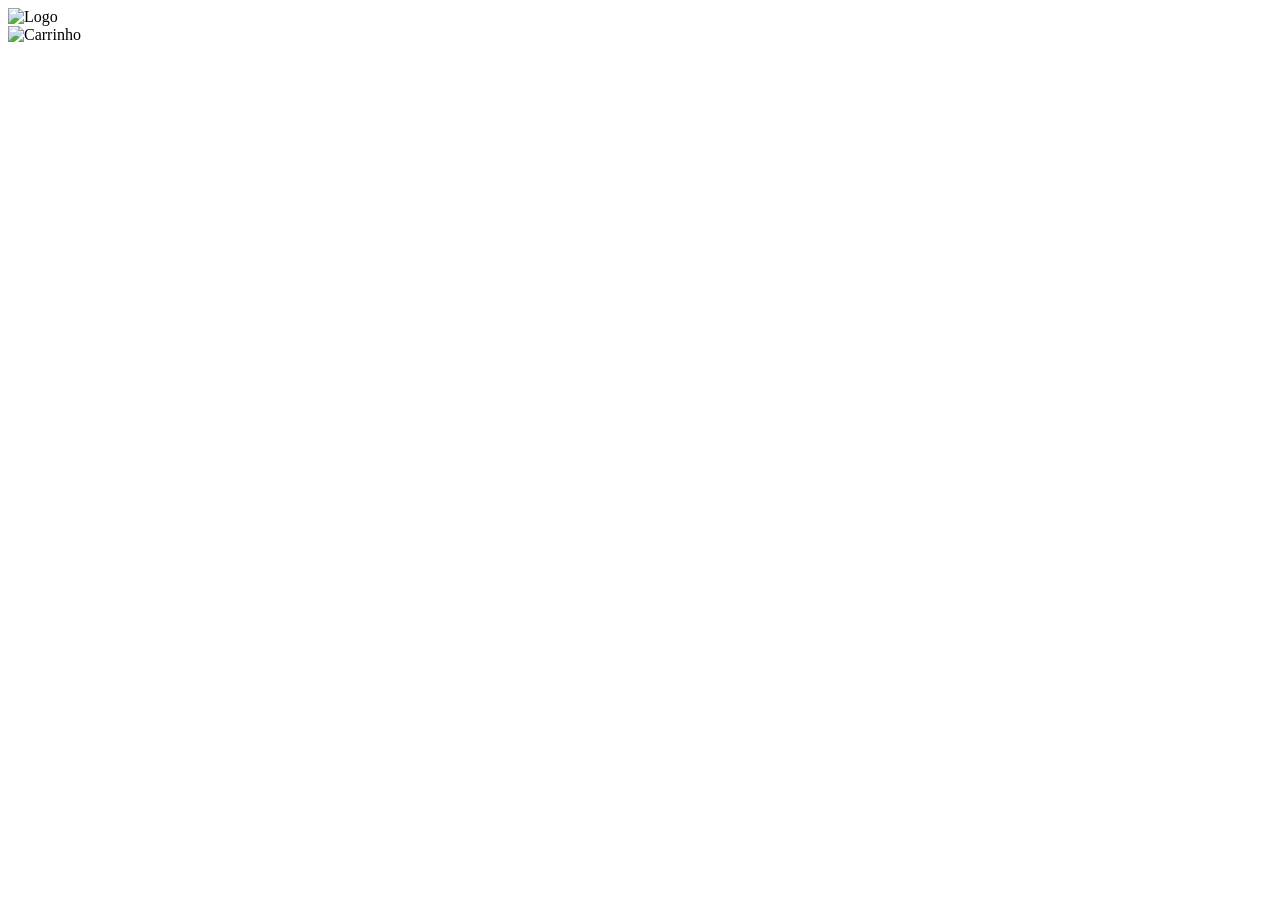
==== cardapio-html/index.html @ 79c1ab64 "Atualiza index com novas imagens" ====
<!DOCTYPE html>
<html lang="pt-BR">

<head>
    <meta charset="UTF-8">
    <meta name="viewport" content="width=device-width, initial-scale=1.0">
    <title>Cardápio digital</title>
</head>

<body>
    <header>
        <div><img src="img/logo.png" alt="Logo"></div>
        <div><img src="img/carrinho.png" alt="Carrinho"></div>
    </header>

</body>

</html>
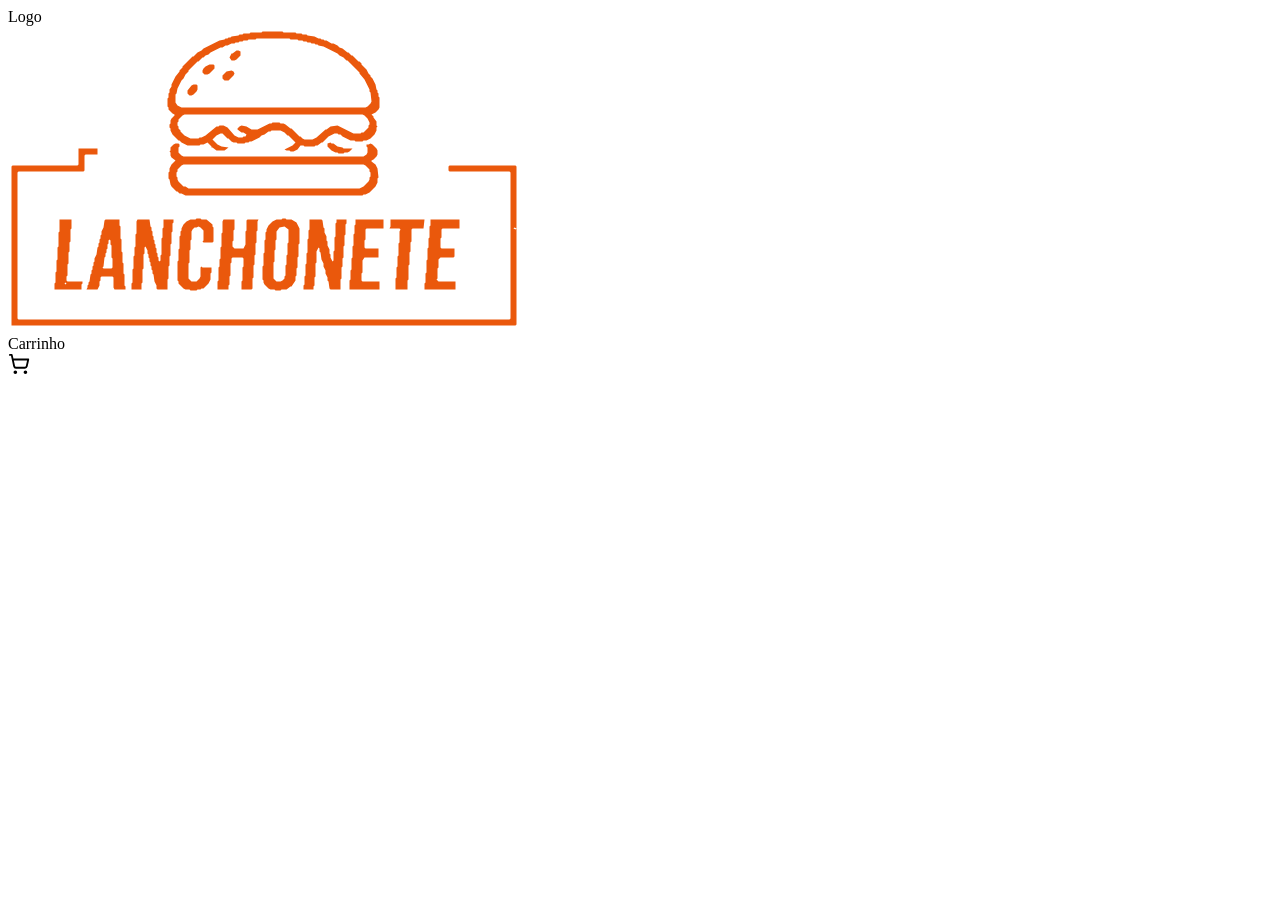
==== commit ef0e14bc: "Corrige caminho das imagens no html" ====
--- a/cardapio-html/index.html
+++ b/cardapio-html/index.html
@@ -9,8 +9,10 @@
 
 <body>
     <header>
-        <div><img src="img/logo.png" alt="Logo"></div>
-        <div><img src="img/carrinho.png" alt="Carrinho"></div>
+        <div>Logo</div>
+        <img src="./assets/img/logo_lanchonete.svg" alt="Logo">
+        <div>Carrinho</div>
+        <img src="./assets/img/cart.svg" alt="carrinho">
     </header>
 
 </body>
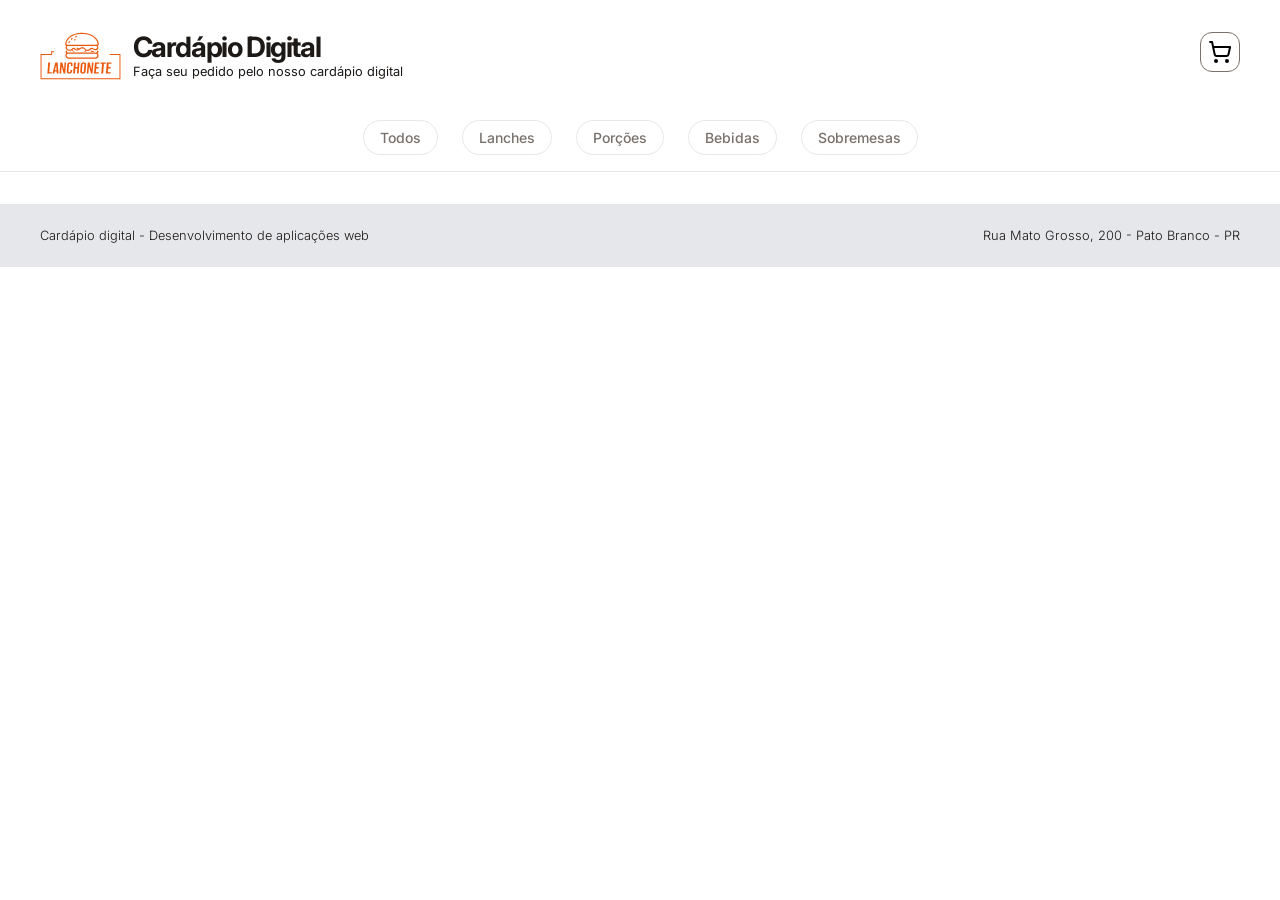
==== commit 92d589d5: "feat: atualizando html e css do cardapio" ====
--- a/cardapio-html/index.html
+++ b/cardapio-html/index.html
@@ -4,16 +4,54 @@
 <head>
     <meta charset="UTF-8">
     <meta name="viewport" content="width=device-width, initial-scale=1.0">
-    <title>Cardápio digital</title>
+    <title>Cardápio Digital</title>
+
+    <link rel="preconnect" href="https://fonts.googleapis.com">
+    <link rel="preconnect" href="https://fonts.gstatic.com" crossorigin>
+    <link
+        href="https://fonts.googleapis.com/css2?family=Inter:ital,opsz,wght@0,14..32,100..900;1,14..32,100..900&display=swap"
+        rel="stylesheet">
+
+    <!-- Caminho corrigido para o CSS não parar de funcionar -->
+    <link rel="stylesheet" href="./assets/Css/estilo.css">
 </head>
 
 <body>
     <header>
-        <div>Logo</div>
-        <img src="./assets/img/logo_lanchonete.svg" alt="Logo">
-        <div>Carrinho</div>
-        <img src="./assets/img/cart.svg" alt="carrinho">
+        <div class="container">
+            <div class="brand">
+                <img src="./assets/img/logo_lanchonete.svg" alt="Logo">
+                <div>
+                    <h1>Cardápio Digital</h1>
+                    <p> Faça seu pedido pelo nosso cardápio digital</p>
+                </div>
+            </div>
+            <div class="cart-button">
+                <img src="./assets/img/cart.svg" alt="Carrinho" />
+            </div>
+        </div>
     </header>
+
+    <nav>
+        <ul>
+            <li><a href="#">Todos</a></li>
+            <li><a href="#">Lanches</a></li>
+            <li><a href="#">Porções</a></li>
+            <li><a href="#">Bebidas</a></li>
+            <li><a href="#">Sobremesas</a></li>
+        </ul>
+    </nav>
+
+    <main>
+        <!-- Colocar o conteúdo principal do cardápio aqui -->
+    </main>
+
+    <footer>
+        <div class="container">
+            <p>Cardápio digital - Desenvolvimento de aplicações web</p>
+            <p>Rua Mato Grosso, 200 - Pato Branco - PR</p>
+        </div>
+    </footer>
 
 </body>
 
--- a/cardapio-html/assets/Css/estilo.css
+++ b/cardapio-html/assets/Css/estilo.css
@@ -0,0 +1,128 @@
+:root {
+    --text: #1c1917;
+    --text-muted: #78716c;
+}
+
+/* Reset CSS */
+* {
+    margin: 0;
+    padding: 0;
+    box-sizing: border-box;
+}
+
+body {
+    font-family: 'Inter', sans-serif;
+    min-height: 100vh;
+    color: var(--text);
+    background-color: var(--bg);
+}
+
+.container {
+    max-width: min(100%, 1200px);
+    margin-inline: auto;
+}
+
+/**********
+ *cabecalho
+ **********/
+header {
+    background-color: #ffffff;
+    padding-top: 2rem;
+    /* Espaçamento maior no começo da página */
+}
+
+.container {
+    display: flex;
+    justify-content: space-between;
+}
+
+header .brand {
+    display: flex;
+    align-items: center;
+    gap: .75rem;
+    margin-bottom: 1rem;
+    /* Adicionado para separar o brand do botão de carrinho */
+}
+
+header .brand img {
+    height: 3rem;
+}
+
+header .brand h1 {
+    font-size: 1.75rem;
+    font-weight: 700;
+    line-height: 1.05;
+    letter-spacing: -0.05em;
+    /* Ajustado de -0.5em para -0.05em para as letras não ficarem sobrepostas */
+}
+
+header .brand p {
+    margin-top: 2px;
+    font-size: 0.8em;
+    color: var(--color-muted);
+    /* Ajustado de background-color para color para mudar a cor da fonte e não o fundo */
+}
+
+header .cart-button {
+    display: flex;
+    border: 1px solid #78716c;
+    width: 2.5rem;
+    height: 2.5rem;
+    align-items: center;
+    justify-content: center;
+    border-radius: 0.75rem;
+}
+
+header .cart-button img {
+    width: 1.5rem;
+    height: 1.5rem;
+}
+
+/**********
+*NAVEGACAO
+**********/
+nav {
+    margin-top: 1.5rem;
+    padding-bottom: 1rem;
+    border-bottom: 1px solid #e5e7eb;
+}
+
+nav ul {
+    list-style: none;
+    display: flex;
+    gap: 1.5rem;
+    justify-content: center;
+    overflow-x: auto;
+}
+
+nav ul a {
+    border: 1px solid #e5e7eb;
+    border-radius: 999px;
+    padding: 0.5rem 1rem;
+    text-decoration: none;
+    color: var(--text-muted);
+    font-size: 0.875rem;
+    font-weight: 500;
+    display: inline-block;
+}
+
+/**********
+*FOOTER
+**********/
+footer {
+    background-color: #e5e7eb;
+    /* Cor cinza mais forte para o footer */
+    color: var(--text);
+    /* Cor do texto normal para ficar legível */
+    font-size: 0.8rem;
+    font-weight: 300;
+    margin-top: 2rem;
+    padding-top: 1.5rem;
+    padding-block: 1.5rem;
+}
+
+footer .container {
+    display: flex;
+    align-items: center;
+    justify-content: space-between;
+}
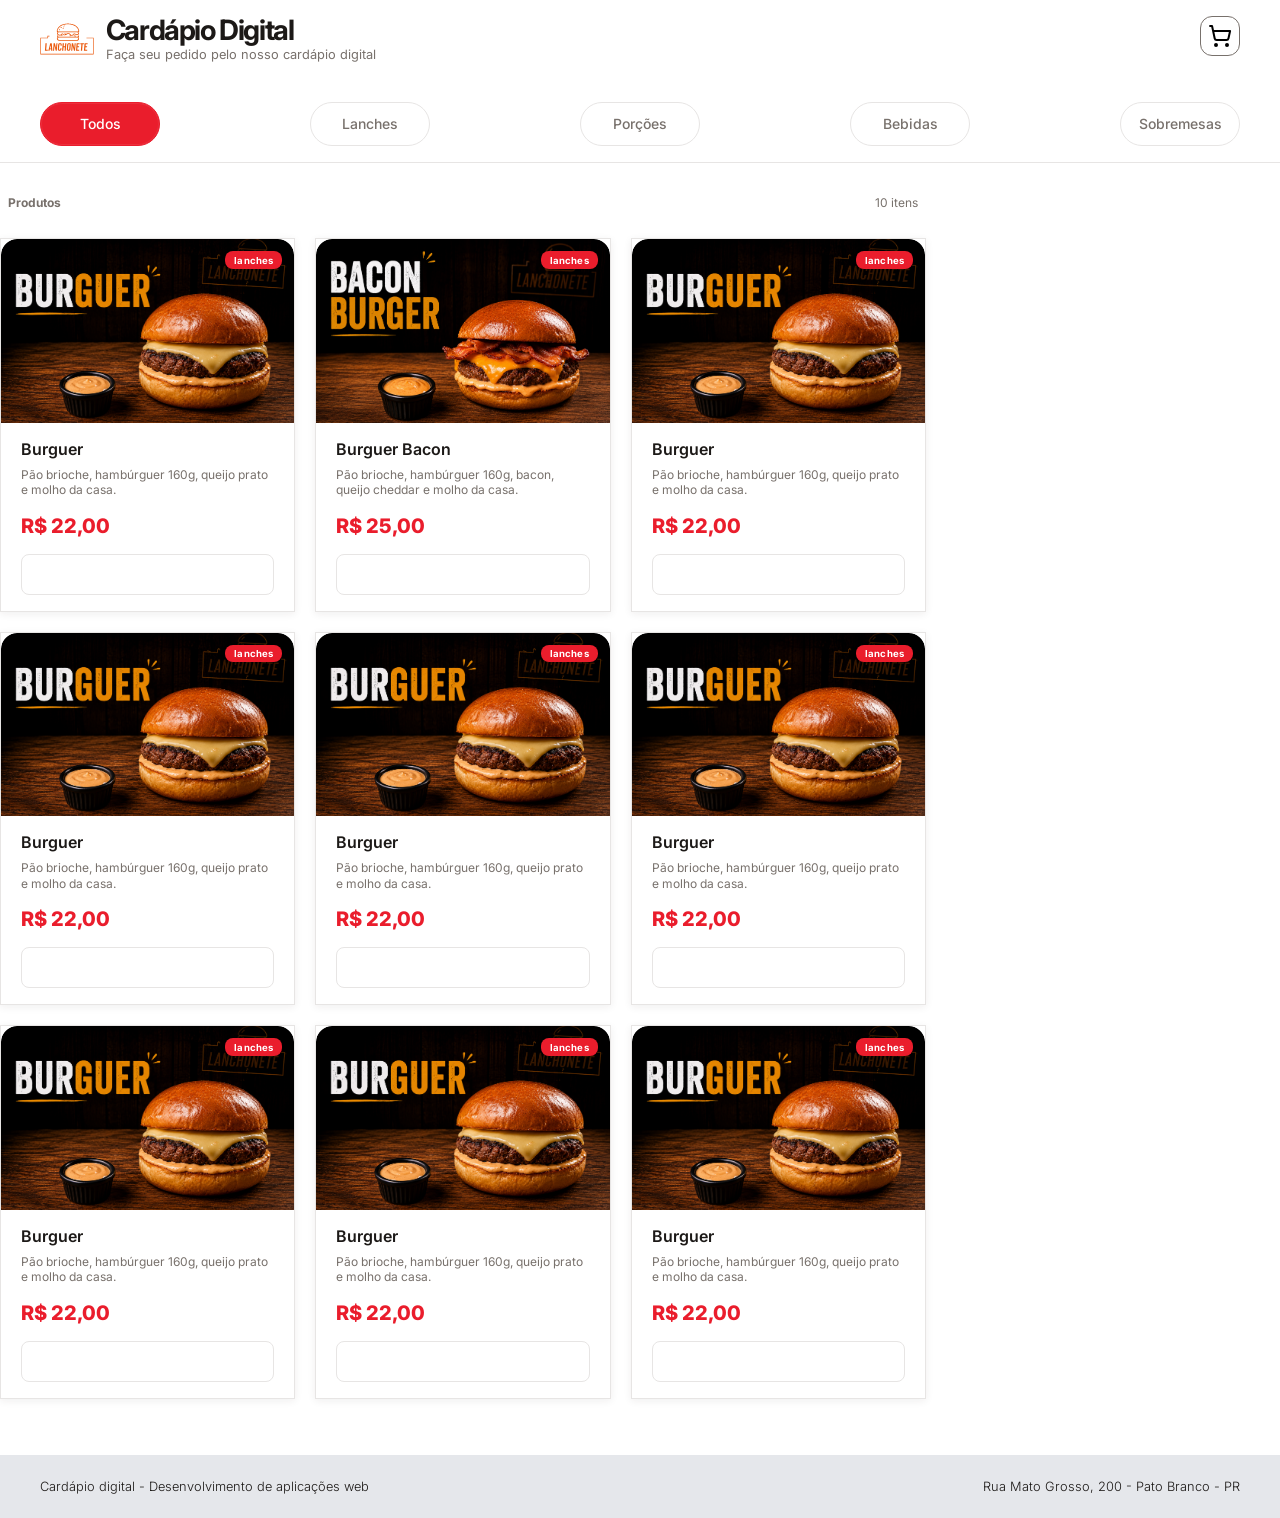
==== commit 904c4a86: "aula dia 28" ====
--- a/cardapio-html/index.html
+++ b/cardapio-html/index.html
@@ -33,8 +33,8 @@
     </header>
 
     <nav>
-        <ul>
-            <li><a href="#">Todos</a></li>
+        <ul class="container nav-menu">
+            <li><a class="active" href="#">Todos</a></li>
             <li><a href="#">Lanches</a></li>
             <li><a href="#">Porções</a></li>
             <li><a href="#">Bebidas</a></li>
@@ -43,7 +43,115 @@
     </nav>
 
     <main>
-        <!-- Colocar o conteúdo principal do cardápio aqui -->
+        <section>
+            <header>
+                <h2>Produtos</h2>
+                <p>10 itens</p>
+            </header>
+            <article>
+                <figure>
+                    <img src="./assets/img/burguer.png" alt="Burguer" />
+                    <figcaption>Lanches</figcaption>
+                </figure>
+                <h3>Burguer</h3>
+                <p>Pão brioche, hambúrguer 160g, queijo prato e molho da casa.</p>
+                <p>R$ 22,00</p>
+                <button type="button">Adicionar</button>
+            </article>
+
+            <article>
+                <figure>
+                    <img src="./assets/img/burguer-bacon.png" alt="Burguer" />
+                    <figcaption>Lanches</figcaption>
+                </figure>
+                <h3>Burguer Bacon</h3>
+                <p>Pão brioche, hambúrguer 160g, bacon, queijo cheddar e molho da casa.</p>
+                <p>R$ 25,00</p>
+                <button type="button">Adicionar</button>
+            </article>
+
+            <article>
+                <figure>
+                    <img src="./assets/img/burguer.png" alt="Burguer" />
+                    <figcaption>Lanches</figcaption>
+                </figure>
+                <h3>Burguer</h3>
+                <p>Pão brioche, hambúrguer 160g, queijo prato e molho da casa.</p>
+                <p>R$ 22,00</p>
+                <button type="button">Adicionar</button>
+            </article>
+
+            <article>
+                <figure>
+                    <img src="./assets/img/burguer.png" alt="Burguer" />
+                    <figcaption>Lanches</figcaption>
+                </figure>
+                <h3>Burguer</h3>
+                <p>Pão brioche, hambúrguer 160g, queijo prato e molho da casa.</p>
+                <p>R$ 22,00</p>
+                <button type="button">Adicionar</button>
+            </article>
+
+            <article>
+                <figure>
+                    <img src="./assets/img/burguer.png" alt="Burguer" />
+                    <figcaption>Lanches</figcaption>
+                </figure>
+                <h3>Burguer</h3>
+                <p>Pão brioche, hambúrguer 160g, queijo prato e molho da casa.</p>
+                <p>R$ 22,00</p>
+                <button type="button">Adicionar</button>
+            </article>
+
+            <article>
+                <figure>
+                    <img src="./assets/img/burguer.png" alt="Burguer" />
+                    <figcaption>Lanches</figcaption>
+                </figure>
+                <h3>Burguer</h3>
+                <p>Pão brioche, hambúrguer 160g, queijo prato e molho da casa.</p>
+                <p>R$ 22,00</p>
+                <button type="button">Adicionar</button>
+            </article>
+
+            <article>
+                <figure>
+                    <img src="./assets/img/burguer.png" alt="Burguer" />
+                    <figcaption>Lanches</figcaption>
+                </figure>
+                <h3>Burguer</h3>
+                <p>Pão brioche, hambúrguer 160g, queijo prato e molho da casa.</p>
+                <p>R$ 22,00</p>
+                <button type="button">Adicionar</button>
+            </article>
+
+            <article>
+                <figure>
+                    <img src="./assets/img/burguer.png" alt="Burguer" />
+                    <figcaption>Lanches</figcaption>
+                </figure>
+                <h3>Burguer</h3>
+                <p>Pão brioche, hambúrguer 160g, queijo prato e molho da casa.</p>
+                <p>R$ 22,00</p>
+                <button type="button">Adicionar</button>
+            </article>
+
+            <article>
+                <figure>
+                    <img src="./assets/img/burguer.png" alt="Burguer" />
+                    <figcaption>Lanches</figcaption>
+                </figure>
+                <h3>Burguer</h3>
+                <p>Pão brioche, hambúrguer 160g, queijo prato e molho da casa.</p>
+                <p>R$ 22,00</p>
+                <button type="button">Adicionar</button>
+            </article>
+
+
+        </section>
+        <aside>
+
+        </aside>
     </main>
 
     <footer>
--- a/cardapio-html/assets/Css/estilo.css
+++ b/cardapio-html/assets/Css/estilo.css
@@ -1,6 +1,11 @@
 :root {
     --text: #1c1917;
     --text-muted: #78716c;
+    
+    --primary: #ea1d2c;
+
+    --border: #e7e5e4;
+    /* Cor vermelha/laranja da logo */
 }
 
 /* Reset CSS */
@@ -25,9 +30,9 @@
 /**********
  *cabecalho
  **********/
-header {
+body>header {
     background-color: #ffffff;
-    padding-top: 2rem;
+    padding-top: 1rem;
     /* Espaçamento maior no começo da página */
 }
 
@@ -45,7 +50,7 @@
 }
 
 header .brand img {
-    height: 3rem;
+    height: 2rem;
 }
 
 header .brand h1 {
@@ -59,7 +64,7 @@
 header .brand p {
     margin-top: 2px;
     font-size: 0.8em;
-    color: var(--color-muted);
+    color: var(--text-muted);
     /* Ajustado de background-color para color para mudar a cor da fonte e não o fundo */
 }
 
@@ -84,7 +89,7 @@
 nav {
     margin-top: 1.5rem;
     padding-bottom: 1rem;
-    border-bottom: 1px solid #e5e7eb;
+    border-bottom: 1px solid var(--border);
 }
 
 nav ul {
@@ -92,18 +97,170 @@
     display: flex;
     gap: 1.5rem;
     justify-content: center;
+    align-items: center;
     overflow-x: auto;
+    flex-wrap: nowrap;
+}
+
+nav ul li {
+    list-style: none;
+    display: flex;
+    flex: 0 0 auto;
 }
 
 nav ul a {
-    border: 1px solid #e5e7eb;
+    display: inline-flex;
+    align-items: center;
+    justify-content: center;
+    min-width: 7.5rem;
+    min-height: 2.75rem;
+    border: 1px solid var(--border);
     border-radius: 999px;
     padding: 0.5rem 1rem;
     text-decoration: none;
     color: var(--text-muted);
     font-size: 0.875rem;
     font-weight: 500;
-    display: inline-block;
+    transition: all 0.2s ease;
+    background-color: transparent;
+    line-height: 1;
+    white-space: nowrap;
+}
+
+nav ul a:hover,
+nav ul a.active {
+    background-color: var(--primary);
+    color: #ffffff;
+    border-color: var(--primary);
+    box-shadow: inset 0 0 0 1px rgba(255, 255, 255, 0.08);
+}
+
+/**********
+* MAIN
+**********/
+main {
+    display: grid;
+    grid-template-columns: minmax(0, 1fr)330px;
+    gap: 1.5rem;
+    padding-block: 1.5rem;
+}
+main>section {
+    display: grid;
+    gap: 1.25rem;
+    grid-template-columns: repeat(3, minmax(0, 1fr));
+    align-items: start;
+
+}
+main > section header {
+    display: grid;
+    grid-column: 1/-1;
+    grid-template-columns: 1fr auto;
+    align-items: center;
+    padding-block: 0.5rem;
+    padding-left: 0.5rem;
+    padding-right: 0.5rem;
+}
+
+main > section header h2 {
+    font-size: 0.75rem;
+    color: var(--text-muted);
+    justify-self: start;
+}
+
+main > section header p {
+    font-size: 0.75rem;
+    color: var(--text-muted);
+    justify-self: end;
+}
+main > section article {
+    display: grid;
+    grid-template-rows: 1fr auto;
+    overflow: hidden;
+    border: 1px solid var(--border);
+    background-color: #ffffff;
+    box-shadow: 0 2px 8px rgba(36, 33, 31, 0.07);
+}
+
+main > section article figure {
+    position: relative;
+    grid-column: 1 / -1;
+    aspect-ratio: 16 / 10;
+    overflow: hidden;
+    border-radius: 1rem 1rem 0 0;
+}
+
+main > section article figure img {
+    object-fit: cover;
+    width: 100%;
+    height: 100%;
+    display: block;
+    border-radius: 1rem 1rem 0 0;
+}
+
+main > section article figure figcaption {
+    position: absolute;
+    top: 0.75rem;
+    right: 0.75rem;
+    background-color: var(--primary);
+    color: #ffffff;
+    font-size: 0.6rem;
+    font-weight: 700;
+    text-transform: lowercase;
+    letter-spacing: 0.02em;
+    padding: 0.2rem 0.55rem;
+    border-radius: 0.5rem;
+    z-index: 1;
+}
+main > section article h3,
+main > section article p,
+main > section article button {
+    grid-column: 1 / -1;
+    padding-inline: 1.25rem;
+}
+
+main > section article h3 {
+    margin-top: 1rem;
+    font-size: 1rem;
+    font-weight: 600;
+    line-height: 1.25;
+}
+
+main > section article p:first-of-type {
+    color: var(--text-muted);
+    padding-top: 0.5rem;
+    font-size: 0.75rem;
+    line-height: 1.3;
+}
+
+main > section article p:last-of-type {
+    color: var(--primary);
+    padding-block: 1rem;
+    font-size: 1.25rem;
+    font-weight: 800;
+}
+
+main > section article button {
+    margin: 0 1.25rem 1rem;
+    width: calc(100% - 2.5rem);
+    border: 1px solid var(--border);
+    background: #fff;
+    border-radius: 0.5rem;
+    padding-block: 0.75rem;
+    font-size: 0.8rem;
+    font-weight: 600;
+    cursor: pointer;
+}
+section article button {
+    background-color: var(--primary);
+    color: #ffffff;
+    border: 0;
+    padding: .5rem 1rem;
+    border-radius: 10px;
+    font-weight: 700;
+    cursor: pointer;
+    grid-column: 2;
+    align-self: center;
+    margin-right: 1rem;
 }
 
 /**********
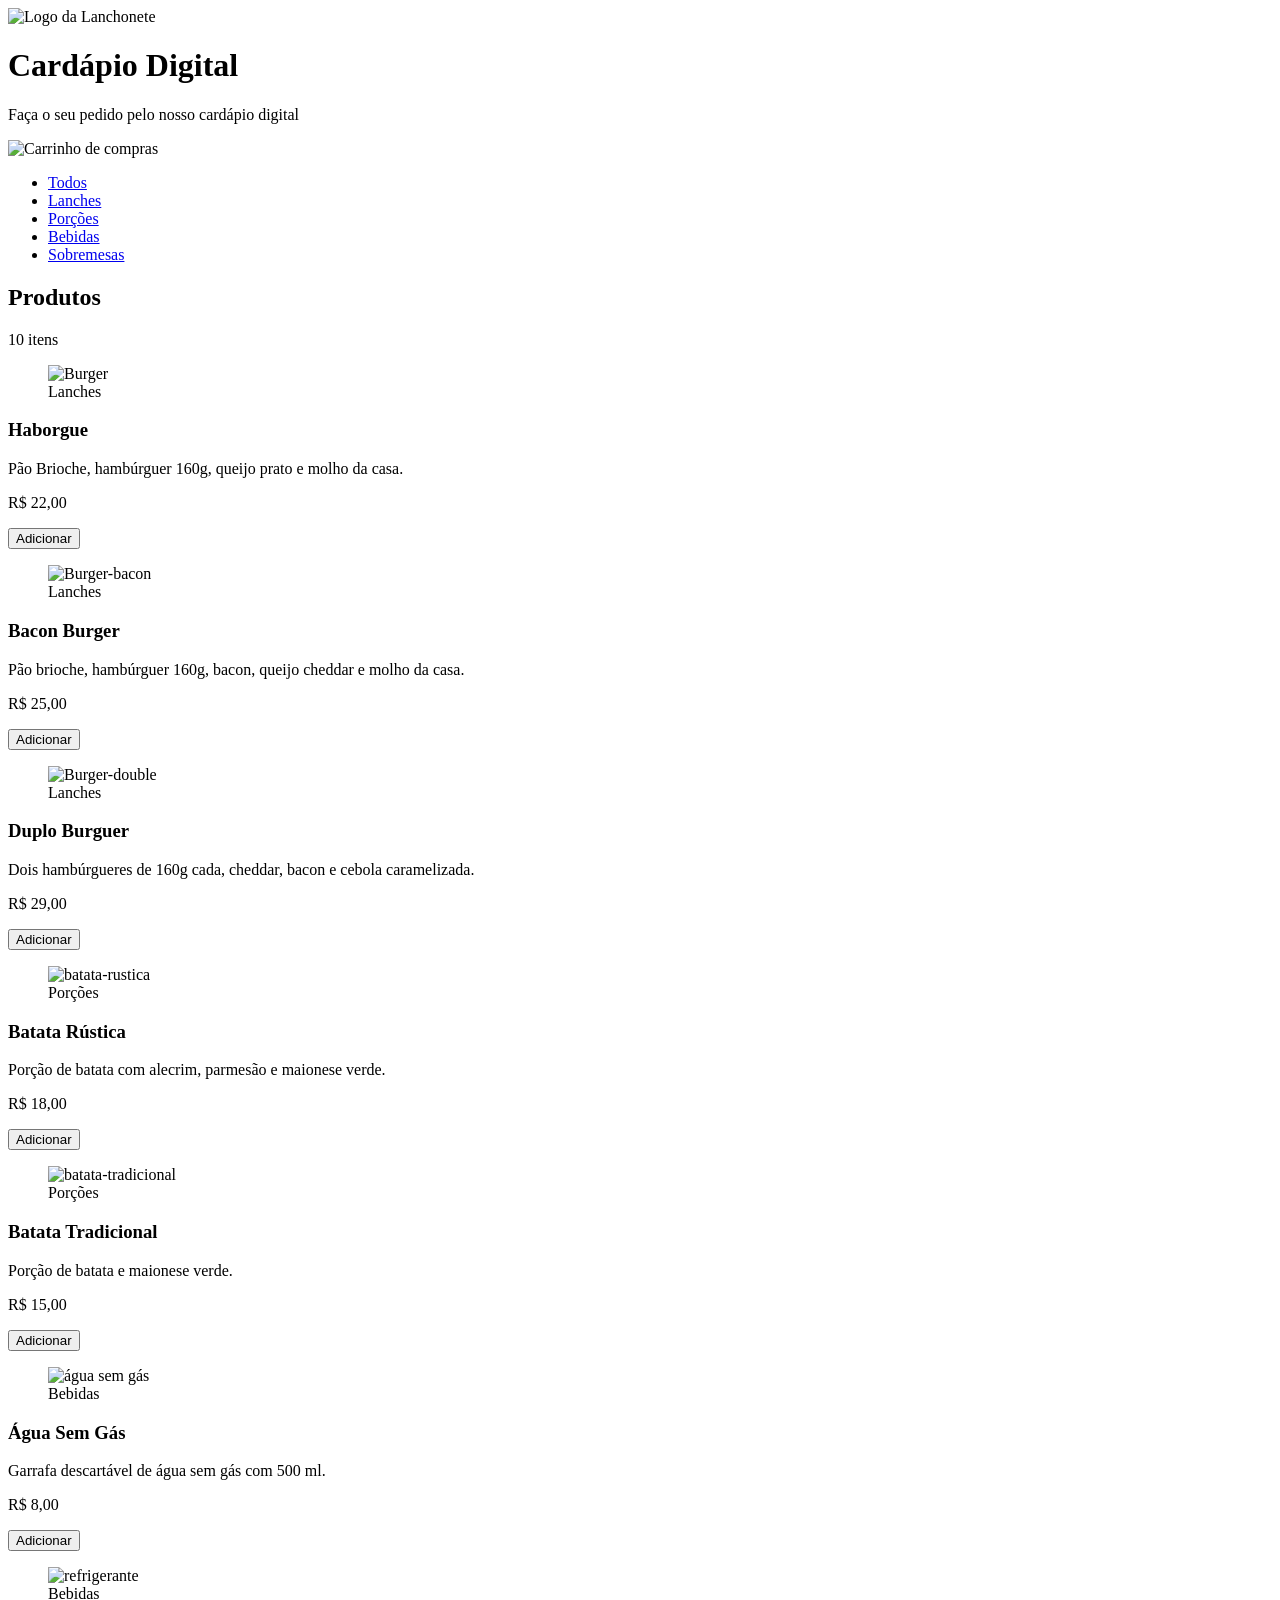
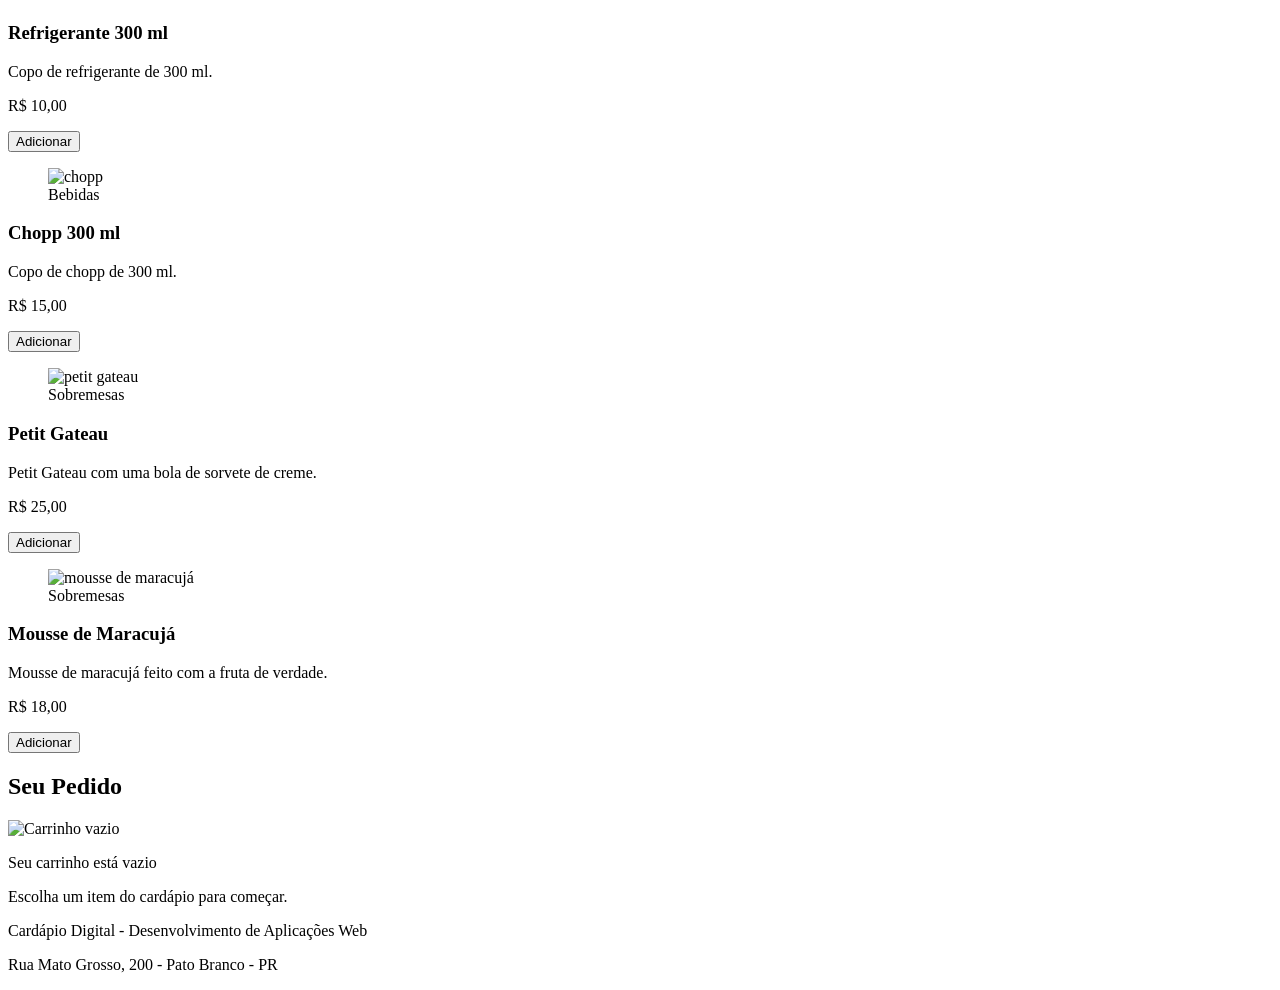
==== commit cc309720: "aula dia02" ====
--- a/cardapio-html/index.html
+++ b/cardapio-html/index.html
@@ -4,37 +4,34 @@
 <head>
     <meta charset="UTF-8">
     <meta name="viewport" content="width=device-width, initial-scale=1.0">
-    <title>Cardápio Digital</title>
+    <title>Cardápio</title>
 
     <link rel="preconnect" href="https://fonts.googleapis.com">
     <link rel="preconnect" href="https://fonts.gstatic.com" crossorigin>
-    <link
-        href="https://fonts.googleapis.com/css2?family=Inter:ital,opsz,wght@0,14..32,100..900;1,14..32,100..900&display=swap"
-        rel="stylesheet">
+    <link href="https://fonts.googleapis.com/css2?family=Inter:wght@300;400;500;600;700&display=swap" rel="stylesheet">
 
-    <!-- Caminho corrigido para o CSS não parar de funcionar -->
-    <link rel="stylesheet" href="./assets/Css/estilo.css">
+    <link rel="stylesheet" href="../assets/css/estilo.css">
 </head>
 
 <body>
     <header>
         <div class="container">
             <div class="brand">
-                <img src="./assets/img/logo_lanchonete.svg" alt="Logo">
+                <img src="../assets/img/logo_lanchonete.svg" alt="Logo da Lanchonete">
                 <div>
                     <h1>Cardápio Digital</h1>
-                    <p> Faça seu pedido pelo nosso cardápio digital</p>
+                    <p>Faça o seu pedido pelo nosso cardápio digital</p>
                 </div>
             </div>
             <div class="cart-button">
-                <img src="./assets/img/cart.svg" alt="Carrinho" />
+                <img src="../assets/img/cart.svg" alt="Carrinho de compras">
             </div>
         </div>
     </header>
 
     <nav>
-        <ul class="container nav-menu">
-            <li><a class="active" href="#">Todos</a></li>
+        <ul class="container">
+            <li><a href="#" class="active">Todos</a></li>
             <li><a href="#">Lanches</a></li>
             <li><a href="#">Porções</a></li>
             <li><a href="#">Bebidas</a></li>
@@ -50,21 +47,21 @@
             </header>
             <article>
                 <figure>
-                    <img src="./assets/img/burguer.png" alt="Burguer" />
+                    <img src="../assets/img/burger.png" alt="Burger">
                     <figcaption>Lanches</figcaption>
                 </figure>
-                <h3>Burguer</h3>
-                <p>Pão brioche, hambúrguer 160g, queijo prato e molho da casa.</p>
+                <h3>Haborgue</h3>
+                <p>Pão Brioche, hambúrguer 160g, queijo prato e molho da casa.</p>
                 <p>R$ 22,00</p>
                 <button type="button">Adicionar</button>
             </article>
 
             <article>
                 <figure>
-                    <img src="./assets/img/burguer-bacon.png" alt="Burguer" />
+                    <img src="../assets/img/burger-bacon.png" alt="Burger-bacon">
                     <figcaption>Lanches</figcaption>
                 </figure>
-                <h3>Burguer Bacon</h3>
+                <h3>Bacon Burger</h3>
                 <p>Pão brioche, hambúrguer 160g, bacon, queijo cheddar e molho da casa.</p>
                 <p>R$ 25,00</p>
                 <button type="button">Adicionar</button>
@@ -72,91 +69,100 @@
 
             <article>
                 <figure>
-                    <img src="./assets/img/burguer.png" alt="Burguer" />
+                    <img src="../assets/img/burger-double.png" alt="Burger-double">
                     <figcaption>Lanches</figcaption>
                 </figure>
-                <h3>Burguer</h3>
-                <p>Pão brioche, hambúrguer 160g, queijo prato e molho da casa.</p>
-                <p>R$ 22,00</p>
+                <h3>Duplo Burguer</h3>
+                <p>Dois hambúrgueres de 160g cada, cheddar, bacon e cebola caramelizada.</p>
+                <p>R$ 29,00</p>
                 <button type="button">Adicionar</button>
             </article>
-
             <article>
                 <figure>
-                    <img src="./assets/img/burguer.png" alt="Burguer" />
-                    <figcaption>Lanches</figcaption>
+                    <img src="../assets/img/batata-rustica.png" alt="batata-rustica">
+                    <figcaption>Porções</figcaption>
                 </figure>
-                <h3>Burguer</h3>
-                <p>Pão brioche, hambúrguer 160g, queijo prato e molho da casa.</p>
-                <p>R$ 22,00</p>
+                <h3>Batata Rústica</h3>
+                <p> Porção de batata com alecrim, parmesão e maionese verde.</p>
+                <p>R$ 18,00</p>
                 <button type="button">Adicionar</button>
             </article>
-
             <article>
                 <figure>
-                    <img src="./assets/img/burguer.png" alt="Burguer" />
-                    <figcaption>Lanches</figcaption>
+                    <img src="../assets/img/batata-tradicional.png" alt="batata-tradicional">
+                    <figcaption>Porções</figcaption>
                 </figure>
-                <h3>Burguer</h3>
-                <p>Pão brioche, hambúrguer 160g, queijo prato e molho da casa.</p>
-                <p>R$ 22,00</p>
+                <h3> Batata Tradicional</h3>
+                <p> Porção de batata e maionese verde.</p>
+                <p>R$ 15,00</p>
                 <button type="button">Adicionar</button>
             </article>
-
             <article>
                 <figure>
-                    <img src="./assets/img/burguer.png" alt="Burguer" />
-                    <figcaption>Lanches</figcaption>
+                    <img src="../assets/img/agua.png" alt="água sem gás">
+                    <figcaption>Bebidas</figcaption>
                 </figure>
-                <h3>Burguer</h3>
-                <p>Pão brioche, hambúrguer 160g, queijo prato e molho da casa.</p>
-                <p>R$ 22,00</p>
+                <h3> Água Sem Gás</h3>
+                <p> Garrafa descartável de água sem gás com 500 ml.</p>
+                <p>R$ 8,00</p>
                 <button type="button">Adicionar</button>
             </article>
-
             <article>
                 <figure>
-                    <img src="./assets/img/burguer.png" alt="Burguer" />
-                    <figcaption>Lanches</figcaption>
+                    <img src="../assets/img/refri.png" alt="refrigerante">
+                    <figcaption>Bebidas</figcaption>
                 </figure>
-                <h3>Burguer</h3>
-                <p>Pão brioche, hambúrguer 160g, queijo prato e molho da casa.</p>
-                <p>R$ 22,00</p>
+                <h3> Refrigerante 300 ml</h3>
+                <p> Copo de refrigerante de 300 ml.</p>
+                <p>R$ 10,00</p>
                 <button type="button">Adicionar</button>
             </article>
-
             <article>
                 <figure>
-                    <img src="./assets/img/burguer.png" alt="Burguer" />
-                    <figcaption>Lanches</figcaption>
+                    <img src="../assets/img/chopp.png" alt="chopp">
+                    <figcaption>Bebidas</figcaption>
                 </figure>
-                <h3>Burguer</h3>
-                <p>Pão brioche, hambúrguer 160g, queijo prato e molho da casa.</p>
-                <p>R$ 22,00</p>
+                <h3> Chopp 300 ml</h3>
+                <p> Copo de chopp de 300 ml.</p>
+                <p>R$ 15,00</p>
                 <button type="button">Adicionar</button>
             </article>
-
             <article>
                 <figure>
-                    <img src="./assets/img/burguer.png" alt="Burguer" />
-                    <figcaption>Lanches</figcaption>
+                    <img src="../assets/img/petit-gateau.png" alt="petit gateau">
+                    <figcaption>Sobremesas</figcaption>
                 </figure>
-                <h3>Burguer</h3>
-                <p>Pão brioche, hambúrguer 160g, queijo prato e molho da casa.</p>
-                <p>R$ 22,00</p>
+                <h3> Petit Gateau</h3>
+                <p> Petit Gateau com uma bola de sorvete de creme.</p>
+                <p>R$ 25,00</p>
                 <button type="button">Adicionar</button>
             </article>
+            <article>
+                <figure>
+                    <img src="../assets/img/mousse-maracuja.png" alt="mousse de maracujá">
+                    <figcaption>Sobremesas</figcaption>
+                </figure>
+                <h3> Mousse de Maracujá</h3>
+                <p> Mousse de maracujá feito com a fruta de verdade.</p>
+                <p>R$ 18,00</p>
+                <button type="button">Adicionar</button>
+            </article>
+            
+        </section>
 
-
-        </section>
         <aside>
-
+            <h2>Seu Pedido</h2>
+            <div class="cart-empty">
+                <img src="../assets/img/cart.svg" alt="Carrinho vazio">
+                <p>Seu carrinho está vazio</p>
+                <p>Escolha um item do cardápio para começar.</p>
+            </div>
         </aside>
     </main>
 
     <footer>
         <div class="container">
-            <p>Cardápio digital - Desenvolvimento de aplicações web</p>
+            <p>Cardápio Digital - Desenvolvimento de Aplicações Web</p>
             <p>Rua Mato Grosso, 200 - Pato Branco - PR</p>
         </div>
     </footer>
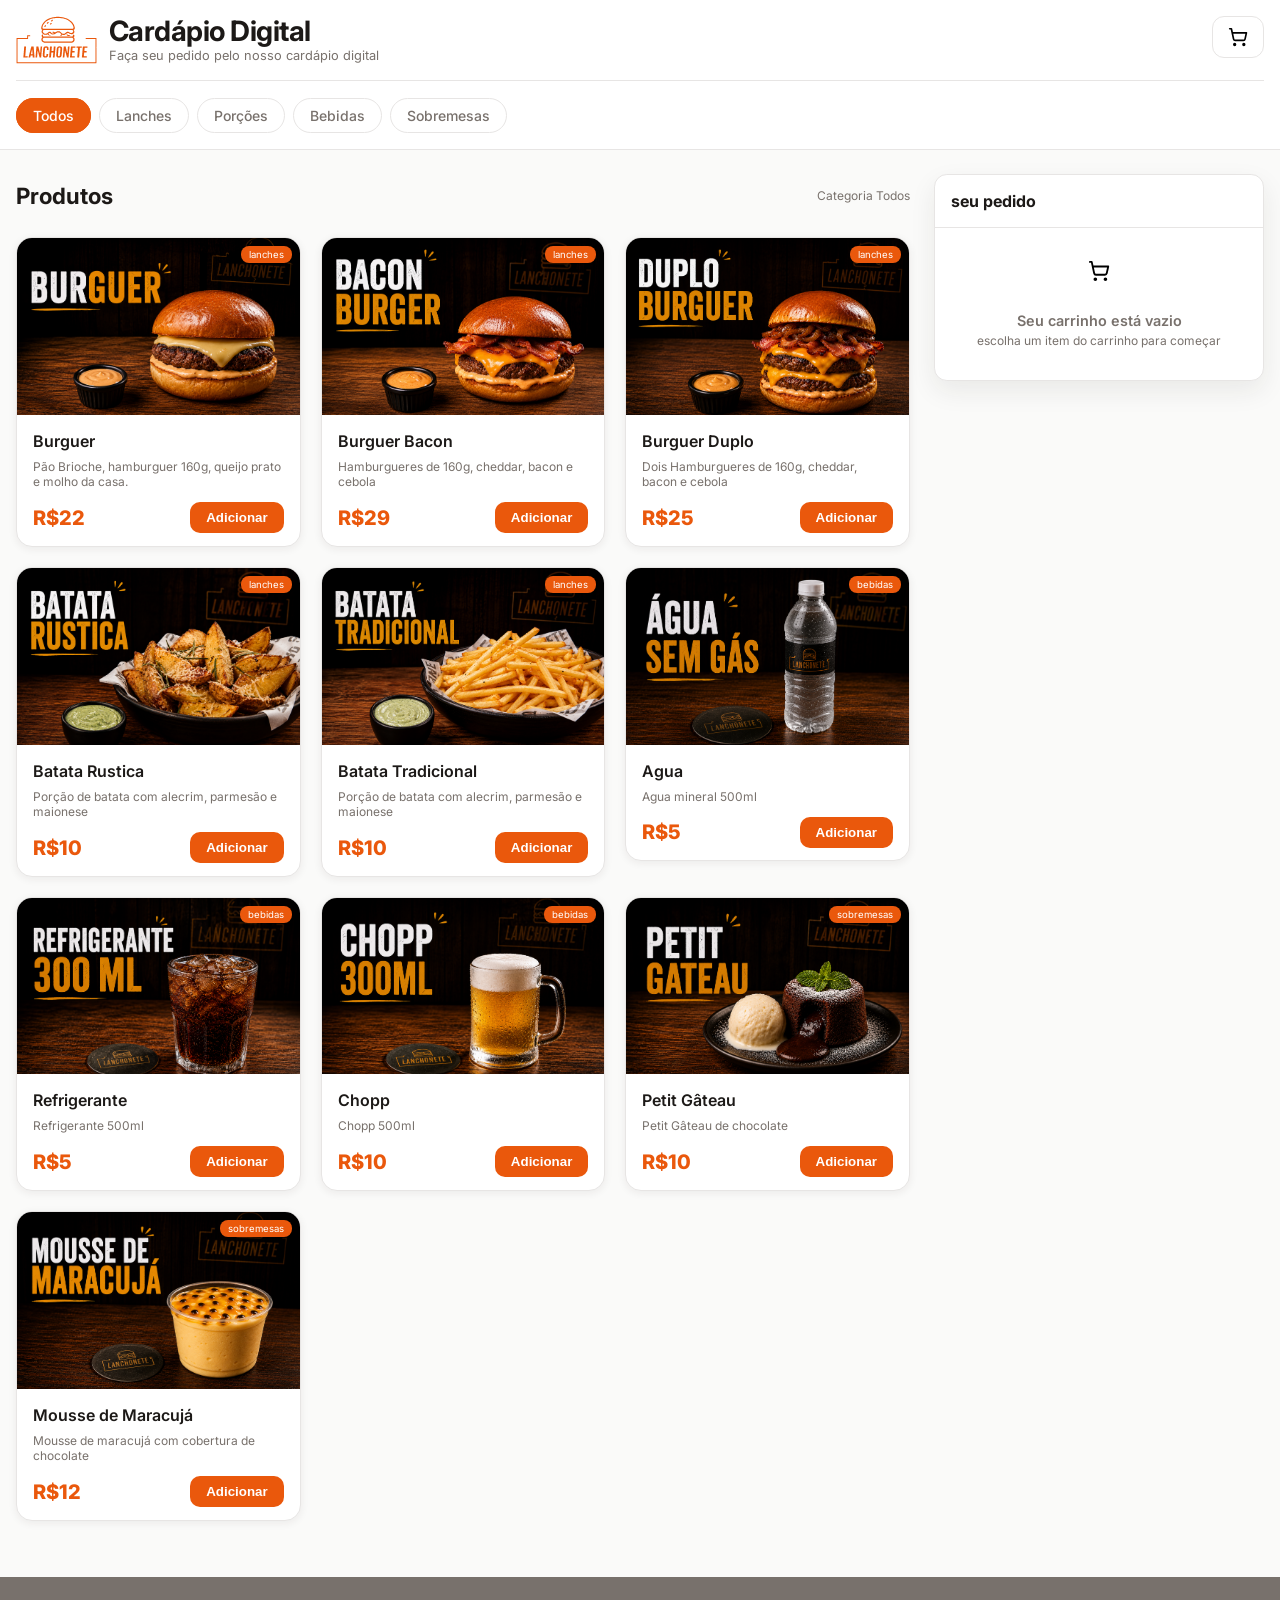
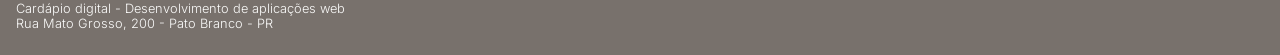
==== commit 9122c36d: "aula do dia 11" ====
--- a/cardapio-html/index.html
+++ b/cardapio-html/index.html
@@ -4,27 +4,30 @@
 <head>
     <meta charset="UTF-8">
     <meta name="viewport" content="width=device-width, initial-scale=1.0">
-    <title>Cardápio</title>
+    <title>Cardápio Digital</title>
 
     <link rel="preconnect" href="https://fonts.googleapis.com">
     <link rel="preconnect" href="https://fonts.gstatic.com" crossorigin>
-    <link href="https://fonts.googleapis.com/css2?family=Inter:wght@300;400;500;600;700&display=swap" rel="stylesheet">
+    <link
+        href="https://fonts.googleapis.com/css2?family=Inter:ital,opsz,wght@0,14..32,100..900;1,14..32,100..900&display=swap"
+        rel="stylesheet">
 
-    <link rel="stylesheet" href="../assets/css/estilo.css">
+    <link rel="stylesheet" href="./assets/img/css/estilo.css">
+
 </head>
 
 <body>
     <header>
         <div class="container">
             <div class="brand">
-                <img src="../assets/img/logo_lanchonete.svg" alt="Logo da Lanchonete">
+                <img src="./assets/img/logo_lanchonete.svg" alt="Logo">
                 <div>
                     <h1>Cardápio Digital</h1>
-                    <p>Faça o seu pedido pelo nosso cardápio digital</p>
+                    <p> Faça seu pedido pelo nosso cardápio digital</p>
                 </div>
             </div>
             <div class="cart-button">
-                <img src="../assets/img/cart.svg" alt="Carrinho de compras">
+                <img src="./assets/img/cart.svg" alt="Carrinho" />
             </div>
         </div>
     </header>
@@ -36,137 +39,149 @@
             <li><a href="#">Porções</a></li>
             <li><a href="#">Bebidas</a></li>
             <li><a href="#">Sobremesas</a></li>
-        </ul>
     </nav>
 
     <main>
         <section>
             <header>
                 <h2>Produtos</h2>
-                <p>10 itens</p>
+                <p>Categoria <span id="selected-category">Todos</span></p>
             </header>
+
             <article>
                 <figure>
-                    <img src="../assets/img/burger.png" alt="Burger">
+                    <img src="./assets/img/burger.png" alt="Burguer" />
                     <figcaption>Lanches</figcaption>
                 </figure>
-                <h3>Haborgue</h3>
-                <p>Pão Brioche, hambúrguer 160g, queijo prato e molho da casa.</p>
-                <p>R$ 22,00</p>
+                <h3>Burguer</h3>
+                <p>Pão Brioche, hamburguer 160g, queijo prato e molho da casa.</p>
+                <p>R$22</p>
                 <button type="button">Adicionar</button>
             </article>
 
             <article>
                 <figure>
-                    <img src="../assets/img/burger-bacon.png" alt="Burger-bacon">
+                    <img src="./assets/img/burger-bacon.png" alt="Burguer Bacon" />
                     <figcaption>Lanches</figcaption>
                 </figure>
-                <h3>Bacon Burger</h3>
-                <p>Pão brioche, hambúrguer 160g, bacon, queijo cheddar e molho da casa.</p>
-                <p>R$ 25,00</p>
+                <h3>Burguer Bacon</h3>
+                <p>Hamburgueres de 160g, cheddar, bacon e cebola</p>
+                <p>R$29</p>
                 <button type="button">Adicionar</button>
             </article>
 
-            <article>
+             <article>
                 <figure>
-                    <img src="../assets/img/burger-double.png" alt="Burger-double">
+                    <img src="./assets/img/burger-double.png" alt="Burguer Duplo" />
                     <figcaption>Lanches</figcaption>
                 </figure>
-                <h3>Duplo Burguer</h3>
-                <p>Dois hambúrgueres de 160g cada, cheddar, bacon e cebola caramelizada.</p>
-                <p>R$ 29,00</p>
-                <button type="button">Adicionar</button>
-            </article>
-            <article>
-                <figure>
-                    <img src="../assets/img/batata-rustica.png" alt="batata-rustica">
-                    <figcaption>Porções</figcaption>
-                </figure>
-                <h3>Batata Rústica</h3>
-                <p> Porção de batata com alecrim, parmesão e maionese verde.</p>
-                <p>R$ 18,00</p>
-                <button type="button">Adicionar</button>
-            </article>
-            <article>
-                <figure>
-                    <img src="../assets/img/batata-tradicional.png" alt="batata-tradicional">
-                    <figcaption>Porções</figcaption>
-                </figure>
-                <h3> Batata Tradicional</h3>
-                <p> Porção de batata e maionese verde.</p>
-                <p>R$ 15,00</p>
-                <button type="button">Adicionar</button>
-            </article>
-            <article>
-                <figure>
-                    <img src="../assets/img/agua.png" alt="água sem gás">
-                    <figcaption>Bebidas</figcaption>
-                </figure>
-                <h3> Água Sem Gás</h3>
-                <p> Garrafa descartável de água sem gás com 500 ml.</p>
-                <p>R$ 8,00</p>
-                <button type="button">Adicionar</button>
-            </article>
-            <article>
-                <figure>
-                    <img src="../assets/img/refri.png" alt="refrigerante">
-                    <figcaption>Bebidas</figcaption>
-                </figure>
-                <h3> Refrigerante 300 ml</h3>
-                <p> Copo de refrigerante de 300 ml.</p>
-                <p>R$ 10,00</p>
-                <button type="button">Adicionar</button>
-            </article>
-            <article>
-                <figure>
-                    <img src="../assets/img/chopp.png" alt="chopp">
-                    <figcaption>Bebidas</figcaption>
-                </figure>
-                <h3> Chopp 300 ml</h3>
-                <p> Copo de chopp de 300 ml.</p>
-                <p>R$ 15,00</p>
-                <button type="button">Adicionar</button>
-            </article>
-            <article>
-                <figure>
-                    <img src="../assets/img/petit-gateau.png" alt="petit gateau">
-                    <figcaption>Sobremesas</figcaption>
-                </figure>
-                <h3> Petit Gateau</h3>
-                <p> Petit Gateau com uma bola de sorvete de creme.</p>
-                <p>R$ 25,00</p>
-                <button type="button">Adicionar</button>
-            </article>
-            <article>
-                <figure>
-                    <img src="../assets/img/mousse-maracuja.png" alt="mousse de maracujá">
-                    <figcaption>Sobremesas</figcaption>
-                </figure>
-                <h3> Mousse de Maracujá</h3>
-                <p> Mousse de maracujá feito com a fruta de verdade.</p>
-                <p>R$ 18,00</p>
+                <h3>Burguer Duplo</h3>
+                <p>Dois Hamburgueres de 160g, cheddar, bacon e cebola</p>
+                <p>R$25</p>
                 <button type="button">Adicionar</button>
             </article>
             
+             <article>
+                <figure>
+                    <img src="./assets/img/batata-rustica.png" alt="Batata Rustica" />
+                    <figcaption>Lanches</figcaption>
+                </figure>
+                <h3>Batata Rustica</h3>
+                <p>Porção de batata com alecrim, parmesão e maionese</p>
+                <p>R$10</p>
+                <button type="button">Adicionar</button>
+            </article>
+
+             <article>
+                <figure>
+                    <img src="./assets/img/batata-tradicional.png" alt="Batata Tradicional" />
+                    <figcaption>Lanches</figcaption>
+                </figure>
+                <h3>Batata Tradicional</h3>
+                <p>Porção de batata com alecrim, parmesão e maionese</p>
+                <p>R$10</p>
+                <button type="button">Adicionar</button>
+            </article>
+
+             <article>
+                <figure>
+                    <img src="./assets/img/agua.png" alt="Agua" />
+                    <figcaption>Bebidas</figcaption>
+                </figure>
+                <h3>Agua</h3>
+                <p>Agua mineral 500ml</p>
+                <p>R$5</p>
+                <button type="button">Adicionar</button>
+            </article>
+
+             <article>
+                <figure>
+                    <img src="./assets/img/refri.png" alt="Refri" />
+                    <figcaption>Bebidas</figcaption>
+                </figure>
+                <h3>Refrigerante</h3>
+                <p>Refrigerante 500ml</p>
+                <p>R$5</p>
+                <button type="button">Adicionar</button>
+            </article>
+
+             <article>
+                <figure>
+                    <img src="./assets/img/chopp.png" alt="Chopp" />
+                    <figcaption>Bebidas</figcaption>
+                </figure>
+                <h3>Chopp</h3>
+                <p>Chopp 500ml</p>
+                <p>R$10</p>
+                <button type="button">Adicionar</button>
+            </article>
+
+             <article>
+                <figure>
+                    <img src="./assets/img/petit-gateau.png" alt="Petit Gâteau" />
+                    <figcaption>Sobremesas</figcaption>
+                </figure>
+                <h3>Petit Gâteau</h3>
+                <p>Petit Gâteau de chocolate</p>
+                <p>R$10</p>
+                <button type="button">Adicionar</button>
+            </article>
+
+             <article>
+                <figure>
+                    <img src="./assets/img/mousse-maracuja.png" alt="Mousse de Maracujá" />
+                    <figcaption>Sobremesas</figcaption>
+                </figure>
+                <h3>Mousse de Maracujá</h3>
+                <p>Mousse de maracujá com cobertura de chocolate</p>
+                <p>R$12</p>
+                <button type="button">Adicionar</button>
+            </article>
+
+
+
         </section>
 
+
         <aside>
-            <h2>Seu Pedido</h2>
-            <div class="cart-empty">
-                <img src="../assets/img/cart.svg" alt="Carrinho vazio">
-                <p>Seu carrinho está vazio</p>
-                <p>Escolha um item do cardápio para começar.</p>
-            </div>
-        </aside>
+         <h2>seu pedido</h2>
+
+         <div class="cart-empty">
+            <img src="./assets/img/cart.svg" alt="Carrinho Vazio" />
+            <p>Seu carrinho está vazio</p>
+            <P>escolha um item do carrinho para começar</P>
+            
+        </div>
+     </aside>
     </main>
 
     <footer>
         <div class="container">
-            <p>Cardápio Digital - Desenvolvimento de Aplicações Web</p>
+            <p>Cardápio digital - Desenvolvimento de aplicações web</p>
             <p>Rua Mato Grosso, 200 - Pato Branco - PR</p>
-        </div>
     </footer>
 
+<script src="./assets/js/script.js"></script>
 </body>
 
 </html>
--- a/cardapio-html/assets/img/css/estilo.css
+++ b/cardapio-html/assets/img/css/estilo.css
@@ -0,0 +1,347 @@
+:root {
+    --text: #1c1917;
+    --text-muted: #78716c;
+
+    --bg: #FAFAF9;
+    --primary: #ea580c;
+
+    --border: #E7E5E4;
+}
+
+/*****
+* GENERICS 
+*****/
+* {
+    margin: 0;
+    padding: 0;
+    box-sizing: border-box;
+}
+
+body {
+    font-family: "Inter", sans-serif;
+    min-height: 100vh;
+    color: var(--text);
+    background-color: var(--bg);
+
+    display: grid;
+    grid-template-rows: auto auto 1fr auto ;
+
+}
+
+.container,
+main {
+    width: min(100% - 2rem, 1920px);
+    margin-inline: auto;
+}
+
+
+/*****
+* CABECHALHO
+*****/
+body > header {
+    background-color: #ffffff;
+
+    position: sticky;
+    top: 0;
+    z-index: 20;
+}
+
+header .container {
+    display: flex;
+    justify-content: space-between;
+    border-bottom: 1px solid var(--border);
+    padding-block: 1rem;
+}
+
+header .brand {
+    display: flex;
+    align-items: center;
+    gap: 0.75rem;
+}
+
+header .brand img {
+    height: 3rem;
+}
+
+header .brand h1 {
+    font-size: clamp(1.225rem, 5vw, 1.75rem);
+    font-weight: 700;
+    line-height: 1.05;
+    letter-spacing: -0.5px;
+}
+
+header .brand p {
+    display: none;
+    margin-top: 2px;
+    font-size: 0.8rem;
+    color: var(--text-muted);
+}
+
+header .cart-button {
+    display: flex;    
+    flex: 0 0 auto;
+    border: 1px solid var(--border);
+    width: 2.75rem;
+    height: 2.75rem;
+    align-items: center;
+    justify-content: center;
+    border-radius: 0.75rem;
+}
+
+header .cart-button img {
+    width: 1.25rem;
+    height: 1.25rem;
+}
+
+/*****
+* NAVEGAÇÃO
+*****/
+nav {
+    background-color: #fff;
+    border-bottom: 1px solid var(--border);
+    padding-block: 0.5rem;
+
+    overflow: hidden;
+
+    position: sticky;
+    top: 5rem;
+    z-index: 10;
+}
+nav ul {
+    display: flex;
+    list-style: none;
+    gap: .5rem;
+    padding-block: 1rem;
+    
+    overflow-x: auto;
+    overscroll-behavior-inline: contain;
+    scrollbar-width: thin;
+}
+
+nav ul li {
+    flex: 0 0 auto;
+}
+nav ul a {
+    border: 1px solid var(--border);
+    border-radius: 999px;
+    padding: .5rem 1rem;
+    text-decoration: none;
+    color: var(--text-muted);
+    font-size: 0.875rem;
+    font-weight: 500;
+}
+nav ul a.active {
+    border-color: var(--primary);
+    background-color: var(--primary);
+    color: #fff;
+}
+nav ul a:not(a.active):hover {
+    border-color: var(--primary);
+    color: var(--primary);
+}
+
+/*****
+* MAIN
+*****/
+main {
+    display: grid;
+    grid-template-columns: minmax(0, 1fr) ;
+    gap: 1.5rem;
+    padding-block: 1.5rem;
+}
+main > section {
+    display: grid;
+    grid-template-columns: minmax(0, 1fr);
+    gap: 1.25rem;    
+    align-items: start;
+}
+main > section header {
+    display: flex;
+    grid-column: 1 / -1;
+    justify-content: space-between;
+    align-items: center;
+    padding-block: 0.5rem;    
+}
+main > section header h2 {
+    font-size: 1.4rem
+}
+main > section header p {
+    color: var(--text-muted);
+    font-size: 0.75rem;
+}
+main > section article {
+    display: grid;
+    grid-template-columns: 1fr auto;
+    overflow: hidden;
+    border: 1px solid var(--border);
+    border-radius: 1rem;  
+    background-color: #fff;  
+    box-shadow: 0 2px 8px rgb(36 33 31 / 7%);
+}
+section article figure {
+    position: relative;
+    grid-column: 1 / -1;
+    aspect-ratio: 16 / 10;
+}
+section article figure img {
+    object-fit: cover;
+    width: 100%;
+    height: 100%;
+    display: block;
+}
+section article figure figcaption {
+    position: absolute;
+    top: 0.5rem;
+    right: 0.5rem;
+    background-color: var(--primary);
+    color: #fff;
+    font-size: 0.6rem;
+    text-transform: lowercase;
+    padding-block: 0.2rem;
+    padding-inline: 0.5rem;
+    border-radius: 0.5rem;
+}
+section article h3,
+section article p {
+    grid-column: 1 / -1;
+    padding-inline: 1rem;
+}
+section article h3 {
+    padding-top: 1rem;
+    font-size: 1rem;
+    font-weight: 600;
+    line-height: 1.25;
+}
+section article p:first-of-type {
+    color: var(--text-muted);
+    padding-top: 0.5rem;
+    font-size: 0.75rem;
+    line-height: 1.3;
+}
+section article p:last-of-type {
+    color: var(--primary);
+    padding-block: 1rem;
+    font-size: 1.25rem;
+    font-weight: 800;
+    grid-column: 1;
+    align-self: center;
+}
+section article button {
+    background-color: var(--primary);
+    color: #fff;
+    border: 0;
+    padding: .5rem 1rem;
+    border-radius: 10px;
+    font-weight: 700;
+    cursor: pointer;
+    grid-column: 2;
+    align-self: center;
+    margin-right: 1rem;
+} 
+
+main aside {
+    order: -1;
+    align-self: start;
+    border: 1px solid var(--border);
+    border-radius: 0.8rem;
+    background-color: #fff;
+    box-shadow: 0 10px 26px rgb(36 33 31 / 8%);
+}
+
+main aside h2 {
+    padding: 1rem;
+    font-size: 1rem;
+}
+
+main aside .cart-empty {
+    text-align: center;
+    padding-block: 2rem;
+    border-top: 1px solid var(--border);
+}
+
+main aside .cart-empty p:first-of-type {
+    font-weight: 600;
+    font-size: 0.9rem;
+    color: var(--text-muted);
+    margin-top: 1.6rem;
+}
+
+main aside .cart-empty p:last-of-type {
+    font-size: 0.75rem;
+    margin-top: 0.25rem;
+    color: var(--text-muted);
+}
+
+/*****
+* FOOTER
+*****/
+footer {
+    background-color: var(--text-muted);
+    color: var(--bg);
+    font-size: 0.8rem;
+    font-weight: 300;
+    margin-top: 2rem;
+    padding-block: 1.5rem;
+}
+footer .container {
+    display: flex;
+    justify-content: space-between;
+    align-items: flex-start;
+    flex-direction: column;
+}
+/* footer p {
+    text-align: center;
+} */
+
+/*****
+* RESPONSIVIDADE
+******/
+
+/*****************************
+CELULARES GRANDES - 30REM = 480PX
+*****************************/
+
+@media (min-width: 30rem) {
+    header .brand p {
+        display: block;
+    }
+    
+    header .cart-button {
+        width: 3.25rem;
+        height: 2.625rem;
+    }
+}
+
+/*******************************
+TABLETS - 48REM = 768PX
+*******************************/
+@media (min-width: 48rem) {
+    main section {
+       grid-template-columns: repeat(2, minmax(0, 1fr));
+       footer .container {
+        flex-direction: row;
+        align-items: center;
+        justify-content: space-between;
+        gap: 2rem;  
+       }
+    }
+}
+
+/*******************************
+DESKTOPS E NOTEBOOKS - 64REM = 1024PX
+*******************************/
+@media (min-width: 64rem) {
+    main {
+        grid-template-columns: minmax(0, 1fr) 330px;
+    }
+
+    main section {
+       grid-column: 1;
+       grid-template-columns: repeat(3, minmax(0, 1fr));
+    }
+
+    main aside{
+        order: initial;
+        grid-column: 2;
+    }
+}
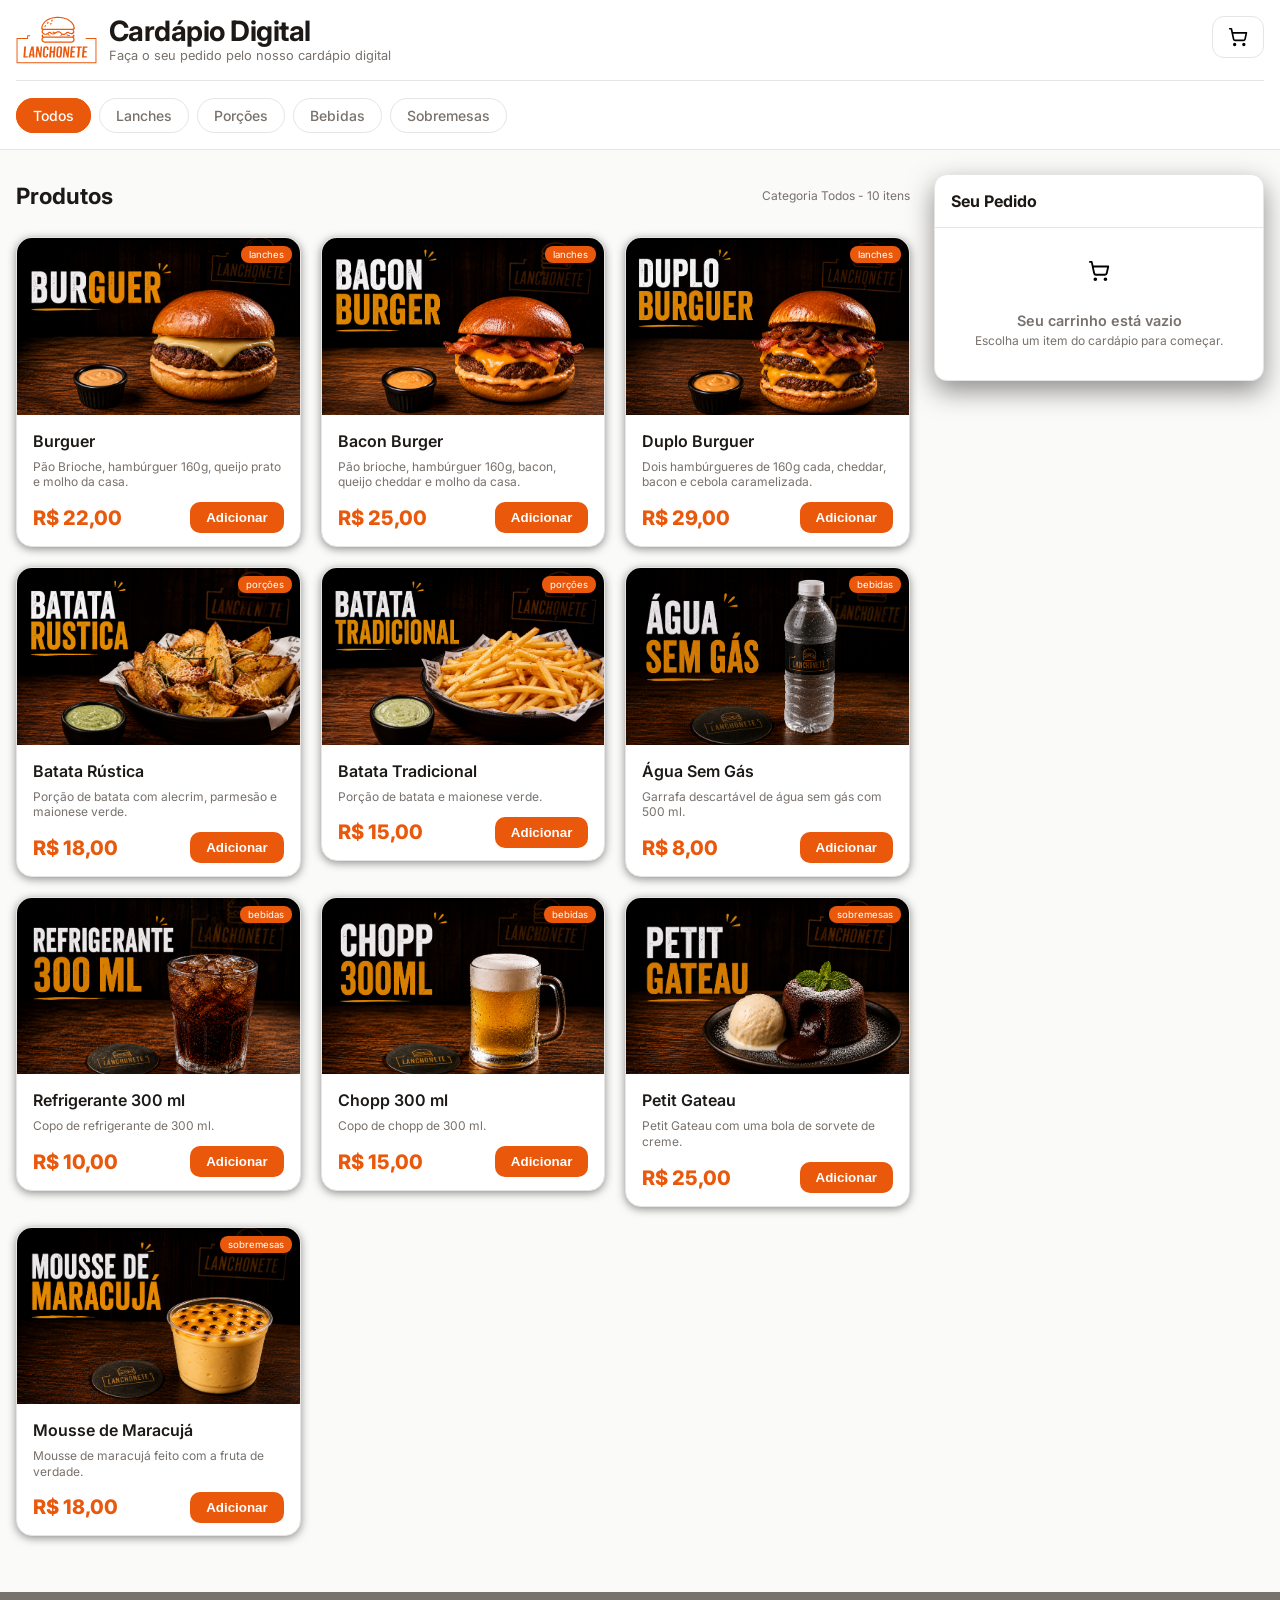
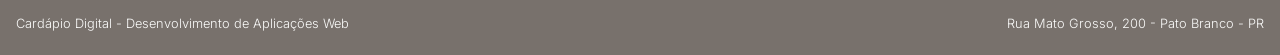
==== commit 2ab305a5: "feat: atualizacao dos projetos cardapio-html e cardapio-react (aula 28/10)" ====
--- a/cardapio-html/index.html
+++ b/cardapio-html/index.html
@@ -4,30 +4,27 @@
 <head>
     <meta charset="UTF-8">
     <meta name="viewport" content="width=device-width, initial-scale=1.0">
-    <title>Cardápio Digital</title>
+    <title>Cardápio</title>
 
     <link rel="preconnect" href="https://fonts.googleapis.com">
     <link rel="preconnect" href="https://fonts.gstatic.com" crossorigin>
-    <link
-        href="https://fonts.googleapis.com/css2?family=Inter:ital,opsz,wght@0,14..32,100..900;1,14..32,100..900&display=swap"
-        rel="stylesheet">
-
-    <link rel="stylesheet" href="./assets/img/css/estilo.css">
-
+    <link href="https://fonts.googleapis.com/css2?family=Inter:wght@300;400;500;600;700&display=swap" rel="stylesheet">
+    <link rel="stylesheet" href="../assets/css/estilo.css">
+    
 </head>
 
 <body>
     <header>
         <div class="container">
             <div class="brand">
-                <img src="./assets/img/logo_lanchonete.svg" alt="Logo">
+                <img src="../assets/img/logo_lanchonete.svg" alt="Logo da Lanchonete">
                 <div>
                     <h1>Cardápio Digital</h1>
-                    <p> Faça seu pedido pelo nosso cardápio digital</p>
+                    <p>Faça o seu pedido pelo nosso cardápio digital</p>
                 </div>
             </div>
             <div class="cart-button">
-                <img src="./assets/img/cart.svg" alt="Carrinho" />
+                <img src="../assets/img/cart.svg" alt="Carrinho de compras">
             </div>
         </div>
     </header>
@@ -39,149 +36,136 @@
             <li><a href="#">Porções</a></li>
             <li><a href="#">Bebidas</a></li>
             <li><a href="#">Sobremesas</a></li>
+        </ul>
     </nav>
 
     <main>
         <section>
             <header>
                 <h2>Produtos</h2>
-                <p>Categoria <span id="selected-category">Todos</span></p>
+                <p>Categoria <span id="selected-category">Todos</span> - 10 itens</p>
             </header>
-
             <article>
                 <figure>
-                    <img src="./assets/img/burger.png" alt="Burguer" />
+                    <img src="../assets/img/burger.png" alt="Burger">
                     <figcaption>Lanches</figcaption>
                 </figure>
                 <h3>Burguer</h3>
-                <p>Pão Brioche, hamburguer 160g, queijo prato e molho da casa.</p>
-                <p>R$22</p>
+                <p>Pão Brioche, hambúrguer 160g, queijo prato e molho da casa.</p>
+                <p>R$ 22,00</p>
                 <button type="button">Adicionar</button>
             </article>
 
             <article>
                 <figure>
-                    <img src="./assets/img/burger-bacon.png" alt="Burguer Bacon" />
+                    <img src="../assets/img/burger-bacon.png" alt="Burger-bacon">
                     <figcaption>Lanches</figcaption>
                 </figure>
-                <h3>Burguer Bacon</h3>
-                <p>Hamburgueres de 160g, cheddar, bacon e cebola</p>
-                <p>R$29</p>
+                <h3>Bacon Burger</h3>
+                <p>Pão brioche, hambúrguer 160g, bacon, queijo cheddar e molho da casa.</p>
+                <p>R$ 25,00</p>
                 <button type="button">Adicionar</button>
             </article>
 
-             <article>
+            <article>
                 <figure>
-                    <img src="./assets/img/burger-double.png" alt="Burguer Duplo" />
+                    <img src="../assets/img/burger-double.png" alt="Burger-double">
                     <figcaption>Lanches</figcaption>
                 </figure>
-                <h3>Burguer Duplo</h3>
-                <p>Dois Hamburgueres de 160g, cheddar, bacon e cebola</p>
-                <p>R$25</p>
+                <h3>Duplo Burguer</h3>
+                <p>Dois hambúrgueres de 160g cada, cheddar, bacon e cebola caramelizada.</p>
+                <p>R$ 29,00</p>
                 <button type="button">Adicionar</button>
             </article>
-            
-             <article>
+            <article>
                 <figure>
-                    <img src="./assets/img/batata-rustica.png" alt="Batata Rustica" />
-                    <figcaption>Lanches</figcaption>
+                    <img src="../assets/img/batata-rustica.png" alt="batata-rustica">
+                    <figcaption>Porções</figcaption>
                 </figure>
-                <h3>Batata Rustica</h3>
-                <p>Porção de batata com alecrim, parmesão e maionese</p>
-                <p>R$10</p>
+                <h3>Batata Rústica</h3>
+                <p> Porção de batata com alecrim, parmesão e maionese verde.</p>
+                <p>R$ 18,00</p>
                 <button type="button">Adicionar</button>
             </article>
-
-             <article>
+            <article>
                 <figure>
-                    <img src="./assets/img/batata-tradicional.png" alt="Batata Tradicional" />
-                    <figcaption>Lanches</figcaption>
+                    <img src="../assets/img/batata-tradicional.png" alt="batata-tradicional">
+                    <figcaption>Porções</figcaption>
                 </figure>
-                <h3>Batata Tradicional</h3>
-                <p>Porção de batata com alecrim, parmesão e maionese</p>
-                <p>R$10</p>
+                <h3> Batata Tradicional</h3>
+                <p> Porção de batata e maionese verde.</p>
+                <p>R$ 15,00</p>
                 <button type="button">Adicionar</button>
             </article>
-
-             <article>
+            <article>
                 <figure>
-                    <img src="./assets/img/agua.png" alt="Agua" />
+                    <img src="../assets/img/agua.png" alt="água sem gás">
                     <figcaption>Bebidas</figcaption>
                 </figure>
-                <h3>Agua</h3>
-                <p>Agua mineral 500ml</p>
-                <p>R$5</p>
+                <h3> Água Sem Gás</h3>
+                <p> Garrafa descartável de água sem gás com 500 ml.</p>
+                <p>R$ 8,00</p>
                 <button type="button">Adicionar</button>
             </article>
-
-             <article>
+            <article>
                 <figure>
-                    <img src="./assets/img/refri.png" alt="Refri" />
+                    <img src="../assets/img/refri.png" alt="refrigerante">
                     <figcaption>Bebidas</figcaption>
                 </figure>
-                <h3>Refrigerante</h3>
-                <p>Refrigerante 500ml</p>
-                <p>R$5</p>
+                <h3> Refrigerante 300 ml</h3>
+                <p> Copo de refrigerante de 300 ml.</p>
+                <p>R$ 10,00</p>
                 <button type="button">Adicionar</button>
             </article>
-
-             <article>
+            <article>
                 <figure>
-                    <img src="./assets/img/chopp.png" alt="Chopp" />
+                    <img src="../assets/img/chopp.png" alt="chopp">
                     <figcaption>Bebidas</figcaption>
                 </figure>
-                <h3>Chopp</h3>
-                <p>Chopp 500ml</p>
-                <p>R$10</p>
+                <h3> Chopp 300 ml</h3>
+                <p> Copo de chopp de 300 ml.</p>
+                <p>R$ 15,00</p>
                 <button type="button">Adicionar</button>
             </article>
-
-             <article>
+            <article>
                 <figure>
-                    <img src="./assets/img/petit-gateau.png" alt="Petit Gâteau" />
+                    <img src="../assets/img/petit-gateau.png" alt="petit gateau">
                     <figcaption>Sobremesas</figcaption>
                 </figure>
-                <h3>Petit Gâteau</h3>
-                <p>Petit Gâteau de chocolate</p>
-                <p>R$10</p>
+                <h3> Petit Gateau</h3>
+                <p> Petit Gateau com uma bola de sorvete de creme.</p>
+                <p>R$ 25,00</p>
                 <button type="button">Adicionar</button>
             </article>
-
-             <article>
+            <article>
                 <figure>
-                    <img src="./assets/img/mousse-maracuja.png" alt="Mousse de Maracujá" />
+                    <img src="../assets/img/mousse-maracuja.png" alt="mousse de maracujá">
                     <figcaption>Sobremesas</figcaption>
                 </figure>
-                <h3>Mousse de Maracujá</h3>
-                <p>Mousse de maracujá com cobertura de chocolate</p>
-                <p>R$12</p>
+                <h3> Mousse de Maracujá</h3>
+                <p> Mousse de maracujá feito com a fruta de verdade.</p>
+                <p>R$ 18,00</p>
                 <button type="button">Adicionar</button>
             </article>
-
-
-
         </section>
 
-
         <aside>
-         <h2>seu pedido</h2>
-
-         <div class="cart-empty">
-            <img src="./assets/img/cart.svg" alt="Carrinho Vazio" />
-            <p>Seu carrinho está vazio</p>
-            <P>escolha um item do carrinho para começar</P>
-            
-        </div>
-     </aside>
+            <h2>Seu Pedido</h2>
+            <div class="cart-empty">
+                <img src="../assets/img/cart.svg" alt="Carrinho vazio">
+                <p>Seu carrinho está vazio</p>
+                <p>Escolha um item do cardápio para começar.</p>
+            </div>
+        </aside>
     </main>
 
     <footer>
         <div class="container">
-            <p>Cardápio digital - Desenvolvimento de aplicações web</p>
+            <p>Cardápio Digital - Desenvolvimento de Aplicações Web</p>
             <p>Rua Mato Grosso, 200 - Pato Branco - PR</p>
+        </div>
     </footer>
-
-<script src="./assets/js/script.js"></script>
+    <script src="../assets/js/script.js"></script>
 </body>
 
 </html>
--- a/assets/css/estilo.css
+++ b/assets/css/estilo.css
@@ -0,0 +1,348 @@
+:root {
+    --text: #1c1917;
+    --text-muted: #78716c;
+
+    --bg: #FAFAF9;
+    --primary: #ea580c;
+
+    --border: #E7E5E4;
+}
+
+/*****
+* GENERICS 
+*****/
+* {
+    margin: 0;
+    padding: 0;
+    box-sizing: border-box;
+}
+
+body {
+    font-family: "Inter", sans-serif;
+    min-height: 100vh;
+    color: var(--text);
+    background-color: var(--bg);
+
+    display: grid;
+    grid-template-rows: auto auto 1fr auto ;
+
+}
+
+.container,
+main {
+    width: min(100% - 2rem, 1920px);
+    margin-inline: auto;
+}
+
+
+/*****
+* CABECHALHO
+*****/
+body > header {
+    background-color: #ffffff;
+
+    position: sticky;
+    top: 0;
+    z-index: 20;
+}
+
+header .container {
+    display: flex;
+    justify-content: space-between;
+    border-bottom: 1px solid var(--border);
+    padding-block: 1rem;
+}
+
+header .brand {
+    display: flex;
+    align-items: center;
+    gap: 0.75rem;
+}
+
+header .brand img {
+    height: 3rem;
+}
+
+header .brand h1 {
+    font-size: clamp(1.225rem, 5vw, 1.75rem);
+    font-weight: 700;
+    line-height: 1.05;
+    letter-spacing: -0.5px;
+}
+
+header .brand p {
+    display: none;
+    margin-top: 2px;
+    font-size: 0.8rem;
+    color: var(--text-muted);
+}
+
+header .cart-button {
+    display: flex;    
+    flex: 0 0 auto;
+    border: 1px solid var(--border);
+    width: 2.75rem;
+    height: 2.75rem;
+    align-items: center;
+    justify-content: center;
+    border-radius: 0.75rem;
+}
+
+header .cart-button img {
+    width: 1.25rem;
+    height: 1.25rem;
+}
+
+/*****
+* NAVEGAÇÃO
+*****/
+nav {
+    background-color: #fff;
+    border-bottom: 1px solid var(--border);
+    padding-block: 0.5rem;
+
+    overflow: hidden;
+
+    position: sticky;
+    top: 5rem;
+    z-index: 10;
+}
+nav ul {
+    display: flex;
+    list-style: none;
+    gap: .5rem;
+    padding-block: 1rem;
+    
+    overflow-x: auto;
+    overscroll-behavior-inline: contain;
+    scrollbar-width: thin;
+}
+
+nav ul li {
+    flex: 0 0 auto;
+}
+nav ul a {
+    border: 1px solid var(--border);
+    border-radius: 999px;
+    padding: .5rem 1rem;
+    text-decoration: none;
+    color: var(--text-muted);
+    font-size: 0.875rem;
+    font-weight: 500;
+}
+nav ul a.active {
+    border-color: var(--primary);
+    background-color: var(--primary);
+    color: #fff;
+}
+nav ul a:not(a.active):hover {
+    border-color: var(--primary);
+    color: var(--primary);
+}
+
+/*****
+* MAIN
+*****/
+main {
+    display: grid;
+    grid-template-columns: minmax(0, 1fr) ;
+    gap: 1.5rem;
+    padding-block: 1.5rem;
+}
+main > section {
+    display: grid;
+    grid-template-columns:  minmax(0, 1fr);
+    gap: 1.25rem;    
+    align-items: start;
+}
+main > section header {
+    display: flex;
+    grid-column: 1 / -1;
+    justify-content: space-between;
+    align-items: center;
+    padding-block: 0.5rem;    
+}
+main > section header h2 {
+    font-size: 1.4rem
+}
+main > section header p {
+    color: var(--text-muted);
+    font-size: 0.75rem;
+}
+main > section article {
+    display: grid;
+    grid-template-columns: 1fr auto;
+    overflow: hidden;
+    border: 1px solid var(--border);
+    border-radius: 1rem;  
+    background-color: #fff;  
+    box-shadow: 0 2px 8px rgb(36 33 31 / 50%);
+}
+section article figure {
+    position: relative;
+    grid-column: 1 / -1;
+    aspect-ratio: 16 / 10;
+}
+section article figure img {
+    object-fit: cover;
+    width: 100%;
+    height: 100%;
+    display: block;
+}
+section article figure figcaption {
+    position: absolute;
+    top: 0.5rem;
+    right: 0.5rem;
+    background-color: var(--primary);
+    color: #fff;
+    font-size: 0.6rem;
+    text-transform: lowercase;
+    padding-block: 0.2rem;
+    padding-inline: 0.5rem;
+    border-radius: 0.5rem;
+}
+section article h3,
+section article p {
+    grid-column: 1 / -1;
+    padding-inline: 1rem;
+}
+section article h3 {
+    padding-top: 1rem;
+    font-size: 1rem;
+    font-weight: 600;
+    line-height: 1.25;
+}
+section article p:first-of-type {
+    color: var(--text-muted);
+    padding-top: 0.5rem;
+    font-size: 0.75rem;
+    line-height: 1.3;
+}
+section article p:last-of-type {
+    color: var(--primary);
+    padding-block: 1rem;
+    font-size: 1.25rem;
+    font-weight: 800;
+    grid-column: 1;
+    align-self: center;
+}
+section article button {
+    background-color: var(--primary);
+    color: #fff;
+    border: 0;
+    padding: .5rem 1rem;
+    border-radius: 10px;
+    font-weight: 700;
+    cursor: pointer;
+    grid-column: 2;
+    align-self: center;
+    margin-right: 1rem;
+} 
+
+main aside {
+    order: -1;
+    align-self: start;
+    border: 1px solid var(--border);
+    border-radius: 0.8rem;
+    background-color: #fff;
+    box-shadow: 0 10px 26px rgb(36 33 31 / 50%);
+}
+
+main aside h2 {
+    padding: 1rem;
+    font-size: 1rem;
+}
+
+main aside .cart-empty {
+    text-align: center;
+    padding-block: 2rem;
+    border-top: 1px solid var(--border);
+}
+
+main aside .cart-empty p:first-of-type {
+    font-weight: 600;
+    font-size: 0.9rem;
+    color: var(--text-muted);
+    margin-top: 1.6rem;
+}
+
+main aside .cart-empty p:last-of-type {
+    font-size: 0.75rem;
+    margin-top: 0.25rem;
+    color: var(--text-muted);
+}
+
+/*****
+* FOOTER
+*****/
+footer {
+    background-color: var(--text-muted);
+    color: var(--bg);
+    font-size: 0.8rem;
+    font-weight: 300;
+    margin-top: 2rem;
+    padding-block: 1.5rem;
+}
+footer .container {
+    display: flex;
+    justify-content: space-between;
+    align-items: flex-start;
+    flex-direction: column;
+}
+/* footer p {
+    text-align: center;
+} */
+
+/*****
+* RESPONSIVIDADE
+******/
+
+/*celulares maiores*/
+
+@media (min-width: 30rem) {
+    header .brand p {
+        display: block;
+    }
+    
+    header .cart-button {
+        width: 3.25rem;
+        height: 2.625rem;
+    } 
+    main {
+        grid-template-columns: minmax(1, 1fr) 330px;
+    }
+    main section {
+        grid-template-columns: repeat(1, minmax(0, 1fr));
+    }
+}
+
+/* Tablets */
+@media (min-width: 48rem) {
+    main {
+        grid-template-columns: minmax(2, 1fr) 330px;
+    }
+    main section {
+        grid-template-columns: repeat(2, minmax(0, 1fr));
+    }
+    footer .container {
+        flex-direction: row;
+        align-items: center;
+        justify-content: space-between;
+        gap: 2rem;
+    }
+}
+
+/* Desktops */
+@media (min-width: 64rem) {
+    main {
+        grid-template-columns: minmax(0, 1fr) 330px;
+    }
+    main section {
+       grid-column: 1;
+       grid-template-columns: repeat(3, minmax(0, 1fr));
+    }
+    main aside{
+        order: initial;
+        grid-column: 2;
+    }
+}
